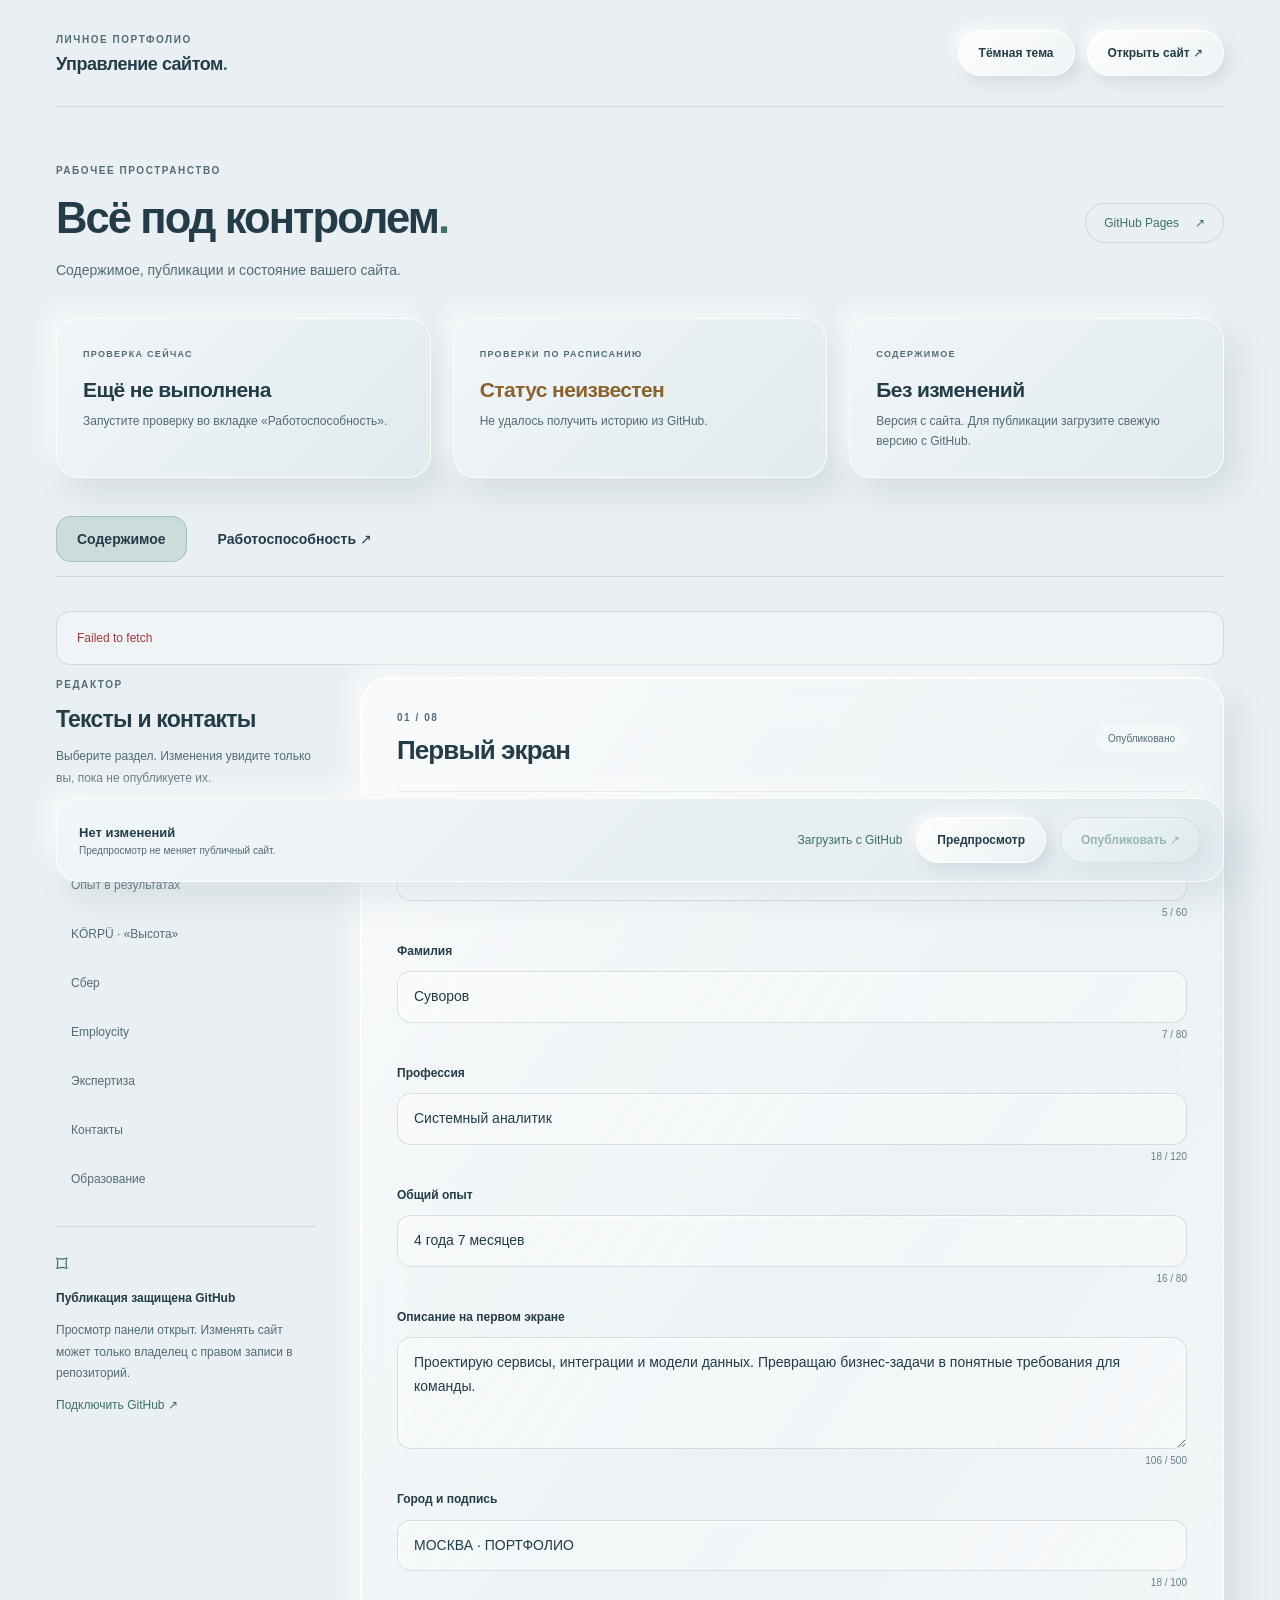
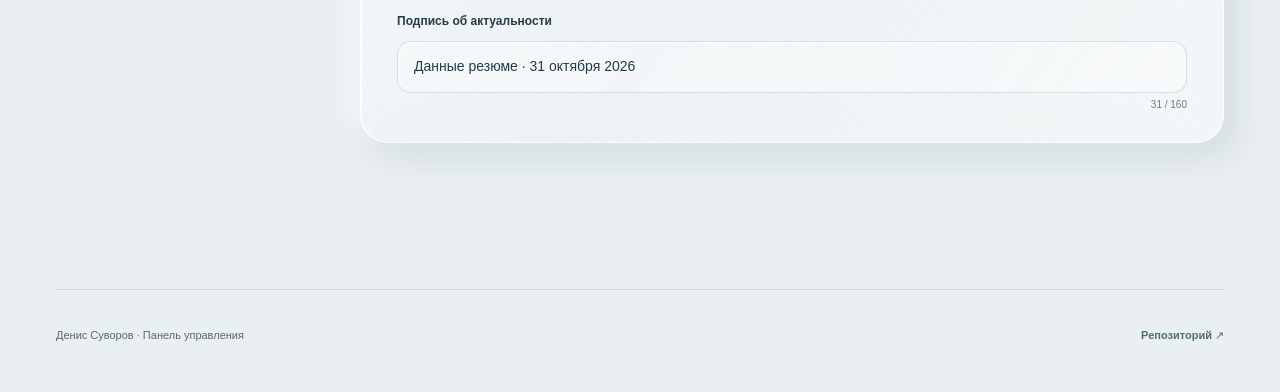
==== admin.html @ bdace81b "Add scroll reveals, content management and health dashboard" ====
<!doctype html>
<html lang="ru"><head>
<meta charset="utf-8"><meta name="viewport" content="width=device-width,initial-scale=1"><meta name="robots" content="noindex,nofollow"><meta name="referrer" content="no-referrer"><meta name="theme-color" content="#e9eff2">
<meta http-equiv="Content-Security-Policy" content="default-src 'self'; script-src 'self'; style-src 'self' https://fonts.googleapis.com; font-src https://fonts.gstatic.com; img-src 'self' data:; connect-src 'self' https://api.github.com; frame-src 'self'; object-src 'none'; base-uri 'none'; form-action 'none'">
<title>Управление сайтом — Денис Суворов</title><link rel="icon" href="favicon.svg"><script src="theme-init.js"></script><link rel="stylesheet" href="styles.css"><link rel="stylesheet" href="admin.css"><script src="content.js" defer></script><script src="admin.js" defer></script>
</head><body>
<div class="admin-shell">
<header class="admin-header"><a class="admin-brand" href="./"><span class="eyebrow">ЛИЧНОЕ ПОРТФОЛИО</span><strong>Управление сайтом<span>.</span></strong></a><div class="admin-header-actions"><button class="glass-button" id="admin-theme" type="button" aria-label="Переключить тему">Тёмная тема</button><a class="glass-button" href="./" target="_blank" rel="noopener noreferrer">Открыть сайт ↗</a></div></header>
<main>
<div class="admin-intro"><div><span class="eyebrow">РАБОЧЕЕ ПРОСТРАНСТВО</span><h1>Всё под контролем<span>.</span></h1><p>Содержимое, публикации и состояние вашего сайта.</p></div><span class="owner-chip">GitHub Pages <span aria-hidden="true">↗</span></span></div>
<div class="admin-stats"><section class="surface stat"><span class="stat-label">ПРОВЕРКА СЕЙЧАС</span><strong id="live-status">Ещё не выполнена</strong><p id="live-description">Запустите проверку во вкладке «Работоспособность».</p></section><section class="surface stat"><span class="stat-label">ПРОВЕРКИ ПО РАСПИСАНИЮ</span><strong id="monitor-status">Загружаем…</strong><p id="monitor-description">Получаем последний результат из GitHub.</p></section><section class="surface stat"><span class="stat-label">СОДЕРЖИМОЕ</span><strong id="draft-status">Загружаем…</strong><p id="draft-description">Опубликованные тексты сохраняются на GitHub.</p></section></div>
<nav class="admin-tabs" aria-label="Разделы управления"><button id="editor-tab" type="button" aria-pressed="true" data-view="editor">Содержимое</button><button id="health-tab" type="button" aria-pressed="false" data-view="health">Работоспособность <span aria-hidden="true">↗</span></button></nav>
<p id="admin-message" role="status" aria-live="polite" hidden></p>
<section id="editor-view" aria-labelledby="editor-title">
<div class="editor-layout"><aside class="editor-aside"><div><span class="eyebrow">РЕДАКТОР</span><h2 id="editor-title">Тексты и контакты</h2><p>Выберите раздел. Изменения увидите только вы, пока не опубликуете их.</p><nav id="section-links" aria-label="Разделы содержимого"></nav></div><div class="access-note"><span class="access-icon" aria-hidden="true">⌑</span><strong id="connection-status">Публикация защищена GitHub</strong><p>Просмотр панели открыт. Изменять сайт может только владелец с правом записи в репозиторий.</p><button class="text-button" id="open-connect" type="button">Подключить GitHub ↗</button><button class="text-button" id="disconnect" type="button" hidden>Отключиться</button></div></aside>
<form id="content-form" class="glass-card editor-card" novalidate><div class="editor-card-heading"><div><span class="eyebrow" id="group-number">01 / 08</span><h2 id="group-title">Первый экран</h2></div><span class="draft-pill" id="draft-pill">Опубликовано</span></div><div id="content-fields"></div></form></div>
<div class="editor-toolbar surface"><div><strong id="change-count">Нет изменений</strong><span>Предпросмотр не меняет публичный сайт.</span></div><div class="toolbar-actions"><button class="text-button" id="reload-content" type="button">Загрузить с GitHub</button><button class="glass-button" id="preview-button" type="button" disabled>Предпросмотр</button><button class="glass-button primary-button" id="publish-button" type="button" disabled>Опубликовать ↗</button></div></div>
</section>
<section id="health-view" aria-labelledby="health-title" hidden><div class="health-heading"><div><span class="eyebrow">ДОСТУПНОСТЬ И РЕСУРСЫ</span><h2 id="health-title">Работоспособность</h2><p>Проверка по расписанию работает, даже когда панель закрыта.</p></div><button class="glass-button primary-button" id="check-now" type="button">Проверить сейчас ↗</button></div><div class="health-columns"><section class="glass-card health-card"><div class="card-title"><h3>Текущая проверка</h3><span class="small-note" id="check-time">Не запускалась</span></div><ul class="check-list" id="checks"><li class="empty-state">Проверим ответ сайта и загрузку его основных файлов.</li></ul></section><section class="glass-card health-card"><div class="card-title"><h3>История проверок</h3><button class="text-button" id="refresh-history" type="button">Обновить</button></div><p class="small-note">Примерно каждые 30 минут. Время запуска зависит от GitHub.</p><ul id="history" class="history-list"><li class="empty-state">Загружаем историю…</li></ul><a class="text-button" href="https://github.com/dreamshrouded/denis-suvorov-portfolio/actions/workflows/site-health.yml" target="_blank" rel="noopener noreferrer">Все результаты в GitHub ↗</a></section></div><div class="surface monitor-note"><strong>Что именно отслеживается</strong><p>Ответ страницы, обязательные разделы, файл содержимого, стили, сценарии и изображения. Ошибка отмечается в GitHub Actions; уведомления приходят согласно вашим настройкам GitHub. Проверки не оценивают внешний вид и не подтверждают доставку сообщений через почту или Telegram.</p><p>Если свежего результата нет более 90 минут, панель покажет, что мониторинг требует внимания. GitHub может задерживать запуск; в неактивных публичных репозиториях расписание отключается через 60 дней.</p><a class="text-button" href="https://github.com/settings/notifications" target="_blank" rel="noopener noreferrer">Настройки уведомлений GitHub ↗</a></div></section>
</main><footer class="admin-footer"><span>Денис Суворов · Панель управления</span><a href="https://github.com/dreamshrouded/denis-suvorov-portfolio" target="_blank" rel="noopener noreferrer">Репозиторий ↗</a></footer></div>
<dialog id="connect-dialog" aria-labelledby="connect-title"><div class="admin-dialog"><button class="dialog-close" data-close="connect-dialog" type="button" aria-label="Закрыть подключение">×</button><span class="eyebrow">ДОСТУП ВЛАДЕЛЬЦА</span><h2 id="connect-title">Подключить GitHub</h2><p>Для публикации нужен ключ доступа только к репозиторию <strong>dreamshrouded/denis-suvorov-portfolio</strong> с разрешением <strong>Contents: Read and write</strong>.</p><p>Создайте fine-grained token в GitHub, выберите этот репозиторий и короткий срок действия. Панель отправляет ключ только в GitHub API и хранит его в памяти вкладки до отключения или перезагрузки.</p><a class="text-button" href="https://github.com/settings/personal-access-tokens/new" target="_blank" rel="noopener noreferrer">Создать ключ в GitHub ↗</a><form id="connect-form"><label for="github-token">Ключ доступа GitHub</label><input id="github-token" type="password" autocomplete="off" spellcheck="false" placeholder="github_pat_…" required><button class="glass-button primary-button" type="submit">Подключить</button><p id="connect-message" role="status" aria-live="polite"></p></form></div></dialog>
<dialog id="preview-dialog" class="preview-dialog" aria-labelledby="preview-title"><div class="preview-bar"><div><strong id="preview-title">Предпросмотр</strong><span>Публичный сайт не изменён</span></div><button class="glass-button" type="button" data-close="preview-dialog">Закрыть ×</button></div><iframe id="preview-frame" title="Предпросмотр изменений сайта" sandbox="allow-scripts" referrerpolicy="no-referrer"></iframe></dialog>
<dialog id="publish-dialog" aria-labelledby="publish-title"><div class="admin-dialog"><button class="dialog-close" data-close="publish-dialog" type="button" aria-label="Закрыть публикацию">×</button><span class="eyebrow">ПУБЛИКАЦИЯ</span><h2 id="publish-title">Опубликовать изменения?</h2><p>Тексты сохранятся в репозитории. После успешной сборки GitHub Pages они будут видны всем посетителям.</p><ul class="publish-changes" id="publish-changes"></ul><button class="glass-button primary-button" id="confirm-publish" type="button">Опубликовать</button><p id="publish-message" role="status" aria-live="polite"></p></div></dialog>
<noscript><p class="no-script">Для панели управления нужен JavaScript. <a href="./">Открыть сайт</a>.</p></noscript>
</body></html>
---- styles.css ----
@import url('https://fonts.googleapis.com/css2?family=Manrope:wght@400;500;550;600;650;700;750;800&display=swap');
:root {
  --bg:#e9eff2; --ink:#233c47; --muted:#526b76; --subtle:#657e88; --accent:#3e7265;
  --line:rgba(65,92,103,.17); --edge:rgba(255,255,255,.88); --highlight:#fff;
  --glass:linear-gradient(125deg,rgba(255,255,255,.72),rgba(244,251,252,.3) 60%,rgba(255,255,255,.48));
  --surface:linear-gradient(135deg,#f1f6f8,#e1eaee); --button:linear-gradient(140deg,rgba(255,255,255,.9),rgba(255,255,255,.28));
  --button-hover:linear-gradient(135deg,#fff,rgba(216,237,229,.8));
  --nav-hover:rgba(85,143,125,.2); --nav-hover-border:rgba(55,110,92,.25);
  --shadow:12px 15px 32px rgba(111,137,152,.17),-9px -9px 26px rgba(255,255,255,.75);
  --button-shadow:5px 6px 15px rgba(111,137,152,.2),-5px -5px 14px rgba(255,255,255,.8);
  --inset:inset 1px 1px 1px rgba(255,255,255,.8); --inset-bg:rgba(255,255,255,.32);
  --mint-glow:#c6e0d6; --blue-glow:#d6ddec; --core-fill:linear-gradient(140deg,rgba(255,255,255,.85),rgba(218,238,232,.15) 60%,rgba(255,255,255,.65));
  --core-shadow:20px 28px 55px rgba(77,114,121,.2),inset 2px 2px 4px #fff,inset -4px -5px 14px rgba(167,206,197,.36);
  --dialog:linear-gradient(125deg,#f5fafc,#e0efea); --backdrop:rgba(33,53,64,.36);
  font-family:'Manrope',-apple-system,BlinkMacSystemFont,'Segoe UI',sans-serif; font-synthesis:none;
  color:var(--ink); background:var(--bg); color-scheme:light; scroll-behavior:smooth; scroll-padding-top:32px;
}
:root[data-theme="dark"] {
  --bg:#141e25; --ink:#e5efef; --muted:#b4c7cd; --subtle:#9fb7c0; --accent:#9cd7c2;
  --line:rgba(180,211,219,.16); --edge:rgba(208,236,235,.16); --highlight:rgba(215,247,239,.14);
  --glass:linear-gradient(125deg,rgba(62,83,94,.58),rgba(30,49,58,.38) 60%,rgba(42,65,70,.48));
  --surface:linear-gradient(135deg,#25343d,#1a2831); --button:linear-gradient(140deg,rgba(99,133,143,.26),rgba(52,84,91,.22));
  --button-hover:linear-gradient(135deg,rgba(122,175,165,.35),rgba(58,106,97,.3));
  --nav-hover:rgba(153,222,199,.2); --nav-hover-border:rgba(172,233,214,.3);
  --shadow:12px 15px 32px rgba(4,10,16,.44),-7px -7px 24px rgba(89,123,135,.08);
  --button-shadow:5px 6px 15px rgba(0,8,14,.34),-4px -4px 12px rgba(114,150,160,.07);
  --inset:inset 1px 1px 1px rgba(208,236,235,.1); --inset-bg:rgba(158,203,207,.06);
  --mint-glow:#315e54; --blue-glow:#294658; --core-fill:linear-gradient(140deg,rgba(107,153,149,.22),rgba(27,56,59,.2) 60%,rgba(98,146,139,.22));
  --core-shadow:20px 28px 55px rgba(0,12,17,.5),inset 2px 2px 3px rgba(200,245,229,.13),inset -4px -5px 14px rgba(107,176,150,.1);
  --dialog:linear-gradient(125deg,#293e48,#1d3337); --backdrop:rgba(3,12,18,.65);
  color-scheme:dark;
}
*{box-sizing:border-box}body{margin:0;position:relative;overflow-x:clip}a{color:inherit;text-decoration:none}button{font:inherit;color:inherit;border:0}button,a,summary{-webkit-tap-highlight-color:transparent;touch-action:manipulation}a,button,summary{cursor:pointer}button:focus-visible,a:focus-visible,summary:focus-visible{outline:3px solid var(--accent);outline-offset:5px}::selection{background:var(--accent);color:var(--bg)}.page{max-width:1328px;padding:0 64px;margin:auto;position:relative}.sr-only{position:absolute;width:1px;height:1px;padding:0;margin:-1px;overflow:hidden;clip:rect(0,0,0,0);white-space:nowrap;border:0}.skip{position:fixed;top:-100px;left:20px;padding:15px;background:var(--bg);z-index:20}.skip:focus{top:20px}.ambient{position:absolute;pointer-events:none;z-index:-1;border-radius:50%;filter:blur(90px);opacity:.48}.ambient-one{width:min(660px,100%);height:660px;background:var(--mint-glow);top:100px;right:0}.ambient-two{width:450px;height:900px;background:var(--blue-glow);left:-240px;top:1250px}
.header{min-height:112px;display:grid;grid-template-columns:1fr auto 1fr;align-items:center;gap:32px;border-bottom:1px solid var(--line)}.brand{font-size:17px;font-weight:750;line-height:1.4;letter-spacing:-.5px}.brand-caption{display:block;font-size:12px;letter-spacing:0;color:var(--muted);font-weight:500;margin-top:4px}.header nav{display:flex;gap:8px;align-items:center;font-size:13px;font-weight:650}.nav-link{padding:12px;min-height:44px;display:inline-flex;align-items:center;border-radius:14px;border:1px solid transparent;color:var(--ink);background-color:transparent;box-shadow:inset 0 1px 0 transparent;transition:background-color .3s cubic-bezier(.22,.61,.36,1),border-color .3s ease,box-shadow .3s ease,transform .3s cubic-bezier(.22,.61,.36,1)}.nav-link:hover,.nav-link:focus-visible{color:var(--ink);background-color:var(--nav-hover);border-color:var(--nav-hover-border);box-shadow:inset 0 1px 0 var(--edge);transform:translateY(-1px)}.nav-link:active{transform:translateY(0)}.header-actions{display:flex;align-items:center;gap:12px;justify-self:end}.glass-button{display:inline-flex;align-items:center;justify-content:space-between;gap:24px;border-radius:99px;padding:15px 23px;font-weight:700;font-size:14px;min-height:52px;background:var(--button);border:1px solid var(--edge);box-shadow:var(--button-shadow),var(--inset);backdrop-filter:blur(20px);transition:transform .2s,box-shadow .2s,background .2s}.glass-button>span:not(.theme-label){font-size:20px;font-weight:500}.glass-button:hover{transform:translateY(-2px);background:var(--button-hover)}.glass-button:active{transform:translateY(0)}.theme-toggle{justify-content:center;gap:9px;padding:14px 17px;min-width:108px;font-size:12px;color:var(--muted)}.theme-icon{flex-shrink:0}.icon-sun{display:none}[data-theme="dark"] .icon-sun{display:block}[data-theme="dark"] .icon-moon{display:none}.header-contact{color:var(--accent)}
.hero{display:grid;grid-template-columns:1fr 1fr;align-items:center;min-height:680px;gap:24px;padding:64px 0 70px}.eyebrow{font-size:10px;font-weight:750;letter-spacing:1.55px;color:var(--muted);display:flex;align-items:center;gap:9px;line-height:1.6}.status-dot{width:6px;height:6px;flex-shrink:0;border-radius:50%;background:var(--accent);box-shadow:0 0 0 4px var(--inset-bg)}h1{font-size:clamp(64px,6.6vw,88px);line-height:1.06;letter-spacing:-5.5px;margin:26px 0 25px;font-weight:650}h1>span:not(.name-dot){color:var(--muted)}.name-dot{color:var(--accent)}.hero-lead{font-size:25px;line-height:1.4;letter-spacing:-.7px;font-weight:600;margin:0 0 18px}.hero-description{font-size:15px;line-height:1.85;max-width:390px;color:var(--muted);margin:0 0 30px}.hero-button{min-width:212px}.hero-visual{height:490px;position:relative;isolation:isolate;display:flex;align-items:center;justify-content:center}.hero-visual:before{content:'';position:absolute;inset:40px -25px;background:radial-gradient(ellipse,var(--mint-glow) 0%,transparent 70%);opacity:.45;z-index:-1}.orbit{position:absolute;border-radius:50%;border:1px solid var(--edge);box-shadow:var(--inset)}.orbit-one{width:365px;height:365px;transform:rotate(-25deg) scaleX(1.15)}.orbit-two{width:420px;height:420px;transform:rotate(-25deg) scaleX(1.15)}.orbit-three{width:295px;height:295px;transform:rotate(-25deg) scaleX(1.15)}.glass-core{width:227px;height:252px;display:flex;align-items:center;justify-content:center;flex-direction:column;gap:16px;transform:rotate(-10deg);border-radius:66px;background:var(--core-fill);border:1px solid var(--edge);box-shadow:var(--core-shadow);backdrop-filter:blur(8px)}.core-spark{font-size:88px;line-height:1;color:var(--accent);font-weight:400;text-shadow:1px 2px 1px var(--highlight),4px 5px 9px var(--mint-glow);transform:rotate(10deg)}.glass-core>span:last-child{text-align:center;font-size:12px;font-weight:650;line-height:1.6;transform:rotate(10deg);color:var(--accent)}.floating{position:absolute;display:flex;align-items:center;gap:12px;padding:15px 19px;border-radius:20px;border:1px solid var(--edge);background:var(--glass);backdrop-filter:blur(18px);box-shadow:var(--button-shadow),var(--inset);font-size:13px;font-weight:700}.floating small{display:block;margin-top:5px;font-size:10px;font-weight:500;color:var(--muted)}.mini-icon{font-size:22px;color:var(--accent)}.floating-top{top:35px;right:40px;transform:rotate(5deg)}.floating-left{left:-4px;top:235px;transform:rotate(-6deg)}.floating-bottom{bottom:55px;right:0;transform:rotate(5deg)}.glass-bead{position:absolute;border-radius:50%;background:radial-gradient(circle at 30% 25%,var(--highlight),var(--mint-glow) 57%,var(--accent));box-shadow:var(--button-shadow)}.bead-one{width:32px;height:32px;right:13px;top:192px}.bead-two{width:17px;height:17px;bottom:90px;left:90px}.visual-caption{position:absolute;bottom:-1px;font-size:8px;letter-spacing:1px;color:var(--subtle);display:flex;align-items:center;gap:9px}.visual-caption>span{height:1px;width:22px;background:var(--subtle)}
.surface{background:var(--surface);border:1px solid var(--edge);box-shadow:var(--shadow)}.facts{display:grid;grid-template-columns:1.3fr .6fr 1.1fr;align-items:center;padding:32px 34px;border-radius:24px;gap:26px}.fact+.fact{border-left:1px solid var(--line);padding-left:30px}.fact strong{font-size:36px;letter-spacing:-1px;font-weight:600}.fact-main strong{white-space:nowrap}.fact-main strong>span{font-size:17px;letter-spacing:-.4px}.fact p{font-size:12px;color:var(--muted);margin:10px 0 0;line-height:1.6}.fact-domains strong{font-size:18px;letter-spacing:-.5px;line-height:1.5}.experience,.expertise{padding-top:104px}.section-heading{display:flex;justify-content:space-between;align-items:flex-end;margin-bottom:40px;gap:30px}h2{font-size:40px;line-height:1.28;letter-spacing:-1.6px;font-weight:600;margin:17px 0 0}h2 span{color:var(--subtle)}.section-heading>p{font-size:13px;line-height:1.8;color:var(--muted);margin:0 0 4px}.work-list{display:flex;flex-direction:column;gap:36px}.glass-card{border:1px solid var(--edge);background:var(--glass);box-shadow:var(--shadow),var(--inset);backdrop-filter:blur(25px);border-radius:28px}.work-card{padding:36px 36px 0;overflow:hidden}.work-main{display:grid;grid-template-columns:1.1fr 1fr;gap:36px;align-items:center}.work-meta{display:flex;flex-wrap:wrap;align-items:center;gap:13px;margin-bottom:24px}.company-tag{font-size:15px;font-weight:800;display:flex;gap:9px;align-items:center}.company-symbol{display:flex;justify-content:center;align-items:center;width:28px;height:28px;font-size:22px;border-radius:9px;font-weight:700;background:var(--inset-bg);color:var(--accent)}.date{font-size:11px;color:var(--muted);line-height:1.6}.work-content h3{font-size:33px;letter-spacing:-1px;line-height:1.23;font-weight:650;margin:0 0 12px}.project-kind{font-size:13px;color:var(--muted);line-height:1.7;margin:0 0 15px}.role{font-size:11px;color:var(--accent);font-weight:700;display:flex;gap:8px;align-items:center;margin:0 0 20px}.role:before{content:'';width:5px;height:5px;border-radius:50%;background:var(--accent)}.work-intro{font-size:14px;line-height:1.85;margin:0 0 24px;color:var(--muted)}.result-line{display:flex;gap:17px;align-items:center;margin:0 0 23px;padding-top:20px;border-top:1px solid var(--line)}.result-line strong{font-size:46px;line-height:1;font-weight:550;letter-spacing:-2px;color:var(--accent)}.result-line>span{font-size:12px;line-height:1.6;color:var(--muted)}.achievements{list-style:none;margin:0;padding:0}.achievements li{position:relative;padding-left:17px;margin-bottom:14px;font-size:13px;line-height:1.85;color:var(--muted)}.achievements li:before{content:'';position:absolute;left:0;top:10px;width:4px;height:4px;border-radius:50%;background:var(--accent)}.achievements b{font-weight:750;color:var(--ink)}.tags{display:flex;flex-wrap:wrap;gap:7px;margin:24px 0 29px}.tags>span{border:1px solid var(--line);padding:6px 11px;border-radius:30px;font-size:10px;color:var(--muted);background:var(--inset-bg)}.work-art{margin:0 0 28px;position:relative;border-radius:22px;overflow:hidden;align-self:stretch;min-height:420px;background:#d8e7e8;border:1px solid var(--edge)}.work-art img{position:absolute;width:100%;height:100%;object-fit:cover;object-position:center;transition:filter .25s}.work-art figcaption{position:absolute;bottom:20px;left:20px;right:20px;display:flex;align-items:center;gap:10px;font-size:8px;letter-spacing:.9px;color:#29434c}.work-art figcaption>span{display:flex;align-items:center;justify-content:center;width:29px;height:29px;border-radius:50%;border:1px solid rgba(255,255,255,.9);background:rgba(255,255,255,.6);backdrop-filter:blur(8px);font-size:10px;letter-spacing:0}[data-theme="dark"] .work-art img{filter:brightness(.74) saturate(.82)}[data-theme="dark"] .work-art figcaption{color:#102e35;font-weight:750}[data-theme="dark"] .work-art figcaption>span{background:rgba(223,250,241,.75)}.work-details{border-top:1px solid var(--line)}.work-details summary{list-style:none;display:flex;align-items:center;justify-content:space-between;padding:21px 0;font-size:13px;font-weight:700;min-height:68px}.work-details summary::-webkit-details-marker{display:none}.work-details summary>span{width:30px;height:30px;background:var(--button);border:1px solid var(--edge);box-shadow:var(--button-shadow);border-radius:50%;display:flex;align-items:center;justify-content:center;font-size:18px;transition:transform .2s}.work-details[open] summary>span{transform:rotate(45deg)}.details-grid{display:grid;grid-template-columns:1fr 1fr;gap:36px;padding:8px 0 28px}.details-grid h4{font-size:15px;margin:0 0 14px}.details-grid ul{padding-left:17px;margin:0}.details-grid li,.details-grid p{font-size:13px;line-height:1.85;color:var(--muted);margin:0 0 12px}.expertise-grid{display:grid;grid-template-columns:repeat(3,1fr);gap:38px;padding:5px 0 48px}.expertise-number{display:flex;align-items:center;justify-content:center;width:44px;height:44px;background:var(--surface);box-shadow:var(--button-shadow);border:1px solid var(--edge);border-radius:15px;font-size:12px;color:var(--accent);margin-bottom:24px}.expertise-item h3{font-size:20px;letter-spacing:-.5px;font-weight:650;margin:0 0 14px}.expertise-item p{font-size:14px;line-height:1.85;color:var(--muted);margin:0 0 22px}.tool-line{font-size:11px;color:var(--accent);line-height:1.8;display:block}.education{display:flex;gap:22px;align-items:center;padding:29px 32px;border-radius:23px}.education-icon{font-size:28px;color:var(--accent)}.education .eyebrow{font-size:9px}.education h3{font-size:20px;margin:8px 0 6px}.education p{font-size:12px;color:var(--muted);margin:0;line-height:1.8}.education-note{margin-left:auto;text-align:right;font-size:12px;line-height:1.8;color:var(--subtle)}.contact-section{display:flex;align-items:center;justify-content:space-between;margin:95px 0 48px;padding:44px;gap:32px;position:relative;overflow:hidden}.contact-section h2{font-size:38px}.contact-section p{font-size:14px;color:var(--muted);line-height:1.8;margin:20px 0 0;max-width:450px}.contact-cta{min-width:178px;flex-shrink:0}footer{display:flex;justify-content:space-between;align-items:center;gap:22px;font-size:11px;color:var(--muted);padding:0 0 30px;line-height:1.8}footer>a{font-weight:700;min-height:44px;display:flex;align-items:center}.footer-dot{padding:0 6px}footer>span:nth-child(2){font-size:10px}
body.modal-open{overflow:hidden}dialog{width:min(570px,calc(100% - 32px));max-height:calc(100dvh - 32px);padding:0;border-radius:28px;border:1px solid var(--edge);background:var(--dialog);box-shadow:0 25px 100px rgba(0,12,20,.3),var(--inset);color:var(--ink);overflow:auto}dialog::backdrop{background:var(--backdrop);backdrop-filter:blur(12px)}.dialog-inner{padding:43px 34px 27px}.dialog-inner h2{font-size:32px;margin-top:16px}.dialog-subtitle{font-size:14px;color:var(--muted);line-height:1.7;margin:10px 0 27px}.close-button{position:absolute;right:17px;top:16px;border-radius:50%;width:44px;height:44px;display:flex;align-items:center;justify-content:center;background:var(--button);border:1px solid var(--edge);box-shadow:var(--button-shadow);font-size:26px;color:var(--muted)}.contact-row{display:flex;align-items:center;padding:22px 0;border-top:1px solid var(--line);gap:17px;min-height:94px}.contact-icon{color:var(--accent);flex:0 0 24px;font-size:26px;font-weight:500;text-align:center}.hh-icon{font-size:20px;font-weight:750;letter-spacing:-1.5px}.contact-text{flex:1;min-width:0}.contact-row small{display:block;font-size:10px;font-weight:650;letter-spacing:1px;color:var(--muted);margin-bottom:8px}.contact-row strong{font-size:16px;font-weight:650;overflow-wrap:anywhere;line-height:1.6}.contact-arrow{font-size:23px;color:var(--accent)}.contact-row:hover strong{text-decoration:underline;text-underline-offset:4px}.dialog-note{font-size:12px;line-height:1.8;color:var(--muted);margin:12px 0 0}
@media(max-width:1100px){.page{padding:0 40px}.header{gap:15px}.header nav{gap:0}.nav-link{padding:12px 9px}.header-actions{gap:9px}.theme-toggle{min-width:48px;width:48px;padding:13px}.theme-label{display:none}.brand{font-size:16px}.hero-visual{transform:scale(.86);transform-origin:center}.hero{gap:0}.hero-copy{z-index:1}.fact-main strong>span{font-size:14px}.facts{padding:28px;gap:20px}.fact+.fact{padding-left:24px}.fact-domains strong{font-size:16px}.fact p{font-size:11px}.work-card{padding:28px 28px 0}.work-main{gap:28px}.work-meta{gap:9px}.work-content h3{font-size:30px}.date{font-size:10px}.expertise-grid{gap:27px}.hero-description{max-width:360px}}
@media(max-width:900px){.page{padding:0 30px}.header{gap:18px}.brand-caption{font-size:11px}.header nav{font-size:12px}.header-contact{padding:14px 19px;gap:17px;font-size:13px}.hero h1{font-size:68px;letter-spacing:-4px}.hero-lead{font-size:22px}.hero-description{font-size:14px;max-width:315px}.hero-visual{transform:scale(.73);width:430px;justify-self:center;margin-left:-40px}.facts{grid-template-columns:1.4fr .6fr}.fact-domains{display:none}.experience,.expertise{padding-top:80px}h2{font-size:35px}.section-heading>p{display:none}.work-main{grid-template-columns:1fr;gap:0}.work-art{height:auto;min-height:0;aspect-ratio:4/3;margin-bottom:12px;align-self:auto}.work-art img{object-position:center}.work-content h3{font-size:32px}.work-meta{gap:16px}.work-intro{max-width:630px}.achievements li{font-size:14px}.date{font-size:12px}.work-intro{font-size:15px}.project-kind{font-size:14px}.details-grid{gap:27px}.expertise-grid{gap:24px}.expertise-item h3{font-size:18px}.expertise-item p{font-size:13px}.education-note{display:none}.contact-section{padding:34px}.contact-section h2{font-size:33px}.contact-section p{font-size:13px}footer{flex-wrap:wrap}footer>span:nth-child(2){order:3;flex-basis:100%;margin-top:-16px}}
@media(max-width:700px){.page{padding:0 22px}.header{grid-template-columns:1fr auto;gap:17px 16px;padding:22px 0;min-height:0}.brand{font-size:16px;grid-column:1;grid-row:1}.brand-caption{font-size:11px;margin-top:3px}.header-actions{display:contents}.theme-toggle{grid-column:2;grid-row:1;justify-self:end;width:44px;min-width:44px;min-height:44px;height:44px;padding:11px}.header nav{grid-column:1;grid-row:2;gap:4px;justify-self:start;font-size:13px}.nav-link{padding:10px 8px}.header-contact{grid-column:2;grid-row:2;justify-self:end;font-size:13px;min-height:46px;padding:11px 18px;gap:17px}.hero{display:flex;flex-direction:column;align-items:stretch;padding:43px 0 29px;gap:0}.hero-copy .eyebrow{font-size:9px;letter-spacing:1.15px}.hero h1{font-size:clamp(62px,16.8vw,78px);margin:24px 0 23px;letter-spacing:-4px}.hero-lead{font-size:23px}.hero-description{font-size:15px;max-width:410px;margin-bottom:26px}.hero-button{font-size:14px;padding:15px 23px;min-width:212px}.hero-visual{transform:scale(.74);width:420px;margin:-9px 0 -35px;height:410px;align-self:center}.hero-visual .orbit-one{width:280px;height:280px}.hero-visual .orbit-two{width:310px;height:310px}.hero-visual .orbit-three{width:240px;height:240px}.floating-top{top:13px;right:18px}.floating-left{left:-4px;top:197px}.floating-bottom{bottom:26px;right:0}.visual-caption{bottom:-19px;font-size:8px;letter-spacing:.8px}.bead-one{right:0;top:147px}.bead-two{bottom:48px}.facts{padding:25px 22px;gap:18px;border-radius:22px}.fact+.fact{padding-left:22px}.fact-main strong{font-size:32px}.fact-main strong>span{font-size:13px}.fact p{font-size:10px;line-height:1.7}.experience,.expertise{padding-top:70px}.eyebrow{font-size:10px;letter-spacing:1.3px}h2{font-size:32px;letter-spacing:-1.1px;line-height:1.3;margin-top:15px}.section-heading{margin-bottom:30px}.work-list{gap:28px}.work-card{padding:26px 22px 0;border-radius:25px}.work-meta{align-items:flex-start;flex-direction:column;gap:10px;margin-bottom:24px}.company-tag{font-size:16px}.date{font-size:12px}.work-content h3{font-size:30px;letter-spacing:-.7px}.project-kind{font-size:13px}.role{font-size:12px;margin-bottom:20px}.work-intro{font-size:14px;line-height:1.8;margin-bottom:23px}.result-line{gap:16px;margin-bottom:24px}.result-line strong{font-size:44px}.result-line>span{font-size:12px}.achievements li{font-size:14px;line-height:1.8;margin-bottom:15px;padding-left:15px}.tags{gap:6px;margin-top:24px;margin-bottom:26px}.tags>span{font-size:10px;padding:6px 10px}.work-art{border-radius:17px;margin-bottom:10px}.work-art figcaption{font-size:7px;left:14px;bottom:14px;right:10px;gap:8px;letter-spacing:.5px}.work-art figcaption>span{width:25px;height:25px;font-size:9px}.work-details summary{font-size:13px;padding:19px 0}.details-grid{grid-template-columns:1fr;gap:15px;padding:6px 0 25px}.details-grid h4{font-size:15px}.details-grid li,.details-grid p{font-size:14px;line-height:1.8}.expertise-grid{grid-template-columns:1fr;gap:0;padding:0 0 16px}.expertise-item{position:relative;padding:28px 0 28px 62px;border-bottom:1px solid var(--line)}.expertise-item:first-child{padding-top:5px}.expertise-number{position:absolute;top:28px;left:0;width:40px;height:40px;font-size:12px;border-radius:13px}.expertise-item:first-child .expertise-number{top:5px}.expertise-item h3{font-size:19px;margin-bottom:12px}.expertise-item p{font-size:14px;margin-bottom:14px}.tool-line{font-size:11px}.education{margin-top:20px;padding:25px 22px;gap:17px;border-radius:22px}.education h3{font-size:19px}.education p{font-size:12px}.education-icon{font-size:25px}.contact-section{display:block;padding:30px 25px;margin:64px 0 32px;border-radius:25px}.contact-section h2{font-size:32px}.contact-section p{font-size:14px;margin-top:18px}.contact-cta{margin-top:27px;font-size:14px;min-width:174px}footer{gap:15px;font-size:11px;padding-bottom:25px}footer>span:first-child{max-width:220px}.footer-dot{padding:0 4px}footer>span:nth-child(2){font-size:10px}.dialog-inner{padding:48px 24px 25px}.dialog-inner h2{font-size:28px;letter-spacing:-1px}.dialog-subtitle{font-size:13px;max-width:250px}.contact-row{gap:13px;padding:21px 0;min-height:92px}.contact-icon{font-size:23px;flex-basis:22px;width:22px}.hh-icon{font-size:19px}.contact-row strong{font-size:14px}.contact-row small{font-size:9px;letter-spacing:.8px}.contact-arrow{font-size:21px}.dialog-note{font-size:12px}}
@media(max-width:360px){.page{padding:0 18px}.header nav{gap:2px;font-size:12px}.header-contact{padding:11px 15px;font-size:12px;gap:12px}.brand{font-size:15px}.hero h1{font-size:58px;letter-spacing:-3.5px}.hero-visual{transform:scale(.62);margin-top:-40px;margin-bottom:-64px}.hero-lead{font-size:21px}.facts{padding:23px 15px;gap:12px}.fact+.fact{padding-left:15px}.fact-main strong{font-size:28px}.fact-main strong>span{font-size:11px}.fact p{font-size:9px}.work-card{padding:23px 19px 0}h2,.contact-section h2{font-size:29px}.contact-section{padding:28px 22px}.dialog-inner{padding-left:20px;padding-right:20px}.contact-row{gap:10px}.contact-row strong{font-size:12px}.contact-row small{font-size:8px}}
@media(prefers-reduced-motion:reduce){:root{scroll-behavior:auto}*,*:before,*:after{transition:none!important;animation:none!important}}
@media(forced-colors:active){.glass-button,.glass-card,.surface,.floating,.glass-core,.close-button{border:1px solid CanvasText}}
/* Experience and project outcomes */
.hero{min-height:0;padding:42px 0 38px;gap:26px}.hero h1{font-size:clamp(64px,6vw,80px);margin:18px 0 20px}.hero-visual{height:420px;transform:scale(.9)}.hero-position{font-size:22px;font-weight:650;line-height:1.5;letter-spacing:-.5px;margin:0 0 20px}.hero-position>span{display:block;font-size:16px;font-weight:500;letter-spacing:0;color:var(--muted);margin-top:4px}.hero-position strong{color:var(--accent);font-weight:750}.hero-description{font-size:14px;margin-bottom:25px}.key-results{padding:25px 30px 27px;border-radius:24px}.results-heading{display:flex;justify-content:space-between;align-items:center;gap:16px;margin-bottom:22px}.results-heading h2{font-size:13px;letter-spacing:0;line-height:1.6;margin:0;font-weight:750}.results-heading>span{font-size:11px;color:var(--subtle)}.results-grid{display:grid;grid-template-columns:repeat(3,minmax(0,1fr));gap:25px}.key-result{display:flex;flex-direction:column;align-items:flex-start;min-width:0;border-radius:10px}.key-result+.key-result{border-left:1px solid var(--line);padding-left:25px}.key-result>strong{font-size:40px;line-height:1.1;letter-spacing:-1.4px;font-weight:600;color:var(--accent);display:flex;align-items:baseline;gap:9px}.key-result>strong>span{font-size:14px;letter-spacing:0;font-weight:650}.key-result p{font-size:12px;line-height:1.8;color:var(--muted);margin:12px 0 14px}.result-source{font-size:10px;line-height:1.6;color:var(--subtle);margin-top:auto;transition:color .25s}.result-source>span{display:inline-block;margin-left:5px;transition:transform .25s}.key-result:hover .result-source{color:var(--accent)}.key-result:hover .result-source>span{transform:translate(2px,-2px)}.case-story{margin:24px 0 0}.case-step{margin:0 0 23px}.case-step h4{font-size:10px;line-height:1.7;font-weight:750;letter-spacing:1.1px;text-transform:uppercase;color:var(--accent);margin:0 0 9px}.case-step>p{font-size:14px;line-height:1.85;color:var(--muted);margin:0}.case-step .achievements li{font-size:14px;line-height:1.85}.case-outcome{padding:18px 20px;border:1px solid var(--line);border-radius:17px;background:var(--inset-bg);margin-bottom:0}.case-outcome p{font-size:13px}.case-outcome strong{color:var(--ink);font-weight:650}.work-main{align-items:start}.work-art{align-self:start;width:100%;min-height:0;aspect-ratio:4/4.5;margin-top:0}.work-card{scroll-margin-top:32px}.work-content .tags{margin:23px 0 28px}
@media(max-width:1100px){.hero-visual{transform:scale(.78)}.hero h1{font-size:68px}.results-grid{gap:20px}.key-result+.key-result{padding-left:20px}.key-result>strong>span{font-size:12px}.case-step>p,.case-step .achievements li{font-size:13px}.case-outcome p{font-size:13px}}
@media(max-width:900px){.hero{padding-top:38px}.hero-visual{transform:scale(.67)}.hero h1{font-size:64px}.hero-position{font-size:20px}.hero-position>span{font-size:15px}.hero-description{font-size:14px}.key-results{padding:24px}.results-grid{gap:17px}.key-result+.key-result{padding-left:17px}.key-result>strong{font-size:34px;flex-wrap:wrap;gap:5px}.key-result>strong>span{font-size:12px}.key-result p{font-size:11px}.result-source{font-size:9px}.work-art{aspect-ratio:4/3;margin-bottom:12px}.case-step>p,.case-step .achievements li{font-size:14px}.case-outcome p{font-size:14px}}
@media(max-width:700px){.hero{display:flex;padding:31px 0 27px;gap:0}.hero-copy{width:100%}.hero h1{font-size:clamp(58px,16vw,76px);letter-spacing:-3.8px;margin:18px 0 20px}.hero-position{font-size:22px;margin-bottom:18px}.hero-position>span{font-size:16px}.hero-description{font-size:14px;max-width:440px}.hero-visual{display:none}.key-results{padding:23px 22px;border-radius:22px}.results-heading{display:block;margin-bottom:8px}.results-heading h2{font-size:13px}.results-heading>span{display:block;font-size:11px;margin-top:4px}.results-grid{grid-template-columns:1fr;gap:0}.key-result{display:grid;grid-template-columns:94px 1fr;column-gap:15px;padding:20px 0}.key-result+.key-result{border-left:0;border-top:1px solid var(--line);padding:20px 0}.key-result:last-child{padding-bottom:0}.key-result>strong{grid-row:1/3;display:block;font-size:37px;line-height:1.2}.key-result>strong>span{display:block;font-size:12px;line-height:1.6;margin-top:4px}.key-result p{font-size:12px;line-height:1.8;margin:0 0 8px}.result-source{font-size:10px}.key-result p br{display:none}.case-story{margin-top:25px}.case-step{margin-bottom:24px}.case-step h4{font-size:10px;margin-bottom:10px}.case-step>p,.case-step .achievements li{font-size:14px;line-height:1.85}.case-outcome{padding:17px 16px;margin-bottom:0}.case-outcome p{font-size:14px}.work-main{gap:0}.work-content .tags{margin:24px 0 26px}.work-art{aspect-ratio:4/3}}
@media(max-width:360px){.hero h1{font-size:58px;letter-spacing:-3.5px}.hero-position{font-size:20px}.hero-position>span{font-size:15px}.key-results{padding:22px 18px}.key-result{grid-template-columns:80px 1fr;column-gap:13px}.key-result>strong{font-size:34px}.key-result>strong>span{font-size:11px}.key-result p{font-size:11px}.result-source{font-size:9px}}

/* Contact action and return-to-top controls */
.contact-section{display:block;padding:40px 44px;margin-bottom:34px}.contact-copy{max-width:680px}.contact-section h2{font-size:38px;margin-top:15px}.contact-section p{max-width:600px;margin-top:17px}.contact-section .contact-cta{margin-top:26px;min-width:260px;min-height:66px;padding:19px 30px;font-size:17px;gap:50px}.contact-section .contact-cta>span{font-size:25px}
footer>.back-to-top,.back-to-top{display:inline-flex;align-items:center;justify-content:space-between;min-width:142px;min-height:52px;padding:14px 22px;font-size:14px;line-height:1.4;font-weight:700;gap:20px;flex-shrink:0}.back-to-top>span{font-size:21px}.floating-top-button{position:fixed;right:24px;bottom:24px;z-index:30;background:var(--dialog);box-shadow:var(--button-shadow),var(--inset)}.floating-top-button[hidden],body.modal-open .floating-top-button{display:none}#page-top:focus{outline:none}
@media(max-width:700px){.contact-section{padding:30px 26px;margin-bottom:26px}.contact-section h2{font-size:32px}.contact-section .contact-cta{margin-top:24px;width:100%;min-width:0;min-height:64px;padding:18px 26px;font-size:16px}.contact-section .contact-cta>span{font-size:24px}footer{align-items:center}footer>span:first-child{max-width:calc(100% - 160px)}footer>.back-to-top,.back-to-top{min-width:138px;min-height:50px;padding:13px 20px;font-size:14px}.floating-top-button{right:18px;bottom:calc(18px + env(safe-area-inset-bottom,0px))}}
@media(max-width:360px){.contact-section{padding:28px 22px}.contact-section h2{font-size:29px}footer{column-gap:12px}footer>.back-to-top,.back-to-top{min-width:126px;padding:13px 17px;gap:16px}footer>span:first-child{max-width:calc(100% - 138px)}}

/* Equal contact and education cards */
.closing-grid{display:grid;grid-template-columns:repeat(2,minmax(0,1fr));gap:28px;margin:64px 0 34px}.expertise-grid{padding-bottom:0}.closing-grid>.closing-card{aspect-ratio:1;min-width:0;min-height:0;margin:0;padding:clamp(28px,3.1vw,40px);display:flex;flex-direction:column;align-items:stretch;justify-content:flex-start;gap:0;overflow:hidden}.closing-card-heading{display:flex;justify-content:space-between;align-items:center;gap:12px;min-height:36px}.closing-card-heading .eyebrow{font-size:9px;letter-spacing:1.4px}.card-emblem{width:38px;height:38px;border-radius:13px;display:flex;align-items:center;justify-content:center;background:var(--inset-bg);border:1px solid var(--edge);color:var(--accent);font-size:25px;flex-shrink:0;box-shadow:var(--inset)}.closing-card-body{margin:22px 0 24px}.closing-grid .closing-card h2{font-size:clamp(28px,2.9vw,38px);line-height:1.24;letter-spacing:-1.2px;margin:0}.closing-grid .closing-card-body>p{font-size:14px;line-height:1.8;color:var(--muted);margin:18px 0 0;max-width:360px}.closing-grid .closing-card-body>.contact-channels{font-size:12px;color:var(--accent);font-weight:650;display:flex;flex-wrap:wrap;align-items:center;gap:9px;margin-top:18px}.closing-grid .contact-section .contact-cta{width:100%;min-width:0;min-height:62px;margin-top:auto;padding:17px 25px;font-size:16px}.closing-grid .contact-section .contact-cta>span{font-size:24px}.closing-grid .education-card h2{font-size:clamp(34px,3.5vw,46px)}.closing-grid .education-card .university-name{font-size:14px;line-height:1.85;margin-top:16px}.education-program{margin-top:auto;padding-top:22px;border-top:1px solid var(--line)}.education-program .eyebrow{font-size:9px;letter-spacing:1.2px}.education-program h3{font-size:clamp(18px,1.8vw,23px);line-height:1.5;letter-spacing:-.5px;font-weight:650;margin:11px 0 22px}.education-meta{display:flex;align-items:center;justify-content:space-between;font-size:13px;font-weight:650;color:var(--muted);line-height:1.7}.education-meta>span:last-child{color:var(--accent)}
@media(max-width:1100px) and (min-width:901px){.closing-grid{gap:24px}.closing-grid>.closing-card{padding:28px}.closing-card-body{margin:18px 0 20px}.closing-grid .closing-card h2{font-size:29px}.closing-grid .closing-card-body>p{font-size:13px;line-height:1.75;margin-top:15px}.closing-grid .closing-card-body>.contact-channels{font-size:11px;margin-top:15px}.closing-grid .education-card h2{font-size:36px}.closing-grid .education-card .university-name{font-size:13px}.education-program{padding-top:18px}.education-program h3{font-size:19px;margin-bottom:17px}.closing-grid .contact-section .contact-cta{min-height:58px;font-size:15px;padding:16px 24px}}
@media(max-width:900px){.closing-grid{grid-template-columns:1fr;max-width:560px;margin:56px auto 32px;gap:24px}.closing-grid>.closing-card{padding:34px}.closing-grid .closing-card h2{font-size:36px}.closing-grid .education-card h2{font-size:44px}.closing-grid .closing-card-body>p{max-width:380px}.education-program h3{font-size:22px}}
@media(max-width:700px){.closing-grid{margin-top:48px;gap:22px}.closing-grid>.closing-card{aspect-ratio:auto;min-height:390px;padding:27px 26px;overflow:visible}.closing-card-heading .eyebrow{font-size:8px;letter-spacing:1.2px}.closing-card-body{margin:22px 0 26px}.closing-grid .closing-card h2{font-size:31px;letter-spacing:-1px}.closing-grid .education-card h2{font-size:39px}.closing-grid .closing-card-body>p{font-size:14px;margin-top:16px}.closing-grid .closing-card-body>.contact-channels{font-size:12px;margin-top:17px}.closing-grid .contact-section .contact-cta{font-size:16px;min-height:62px;margin-top:auto}.education-program{padding-top:20px}.education-program h3{font-size:21px;margin-bottom:20px}.closing-grid .education-card .university-name{font-size:13px}.university-name br{display:none}}
@media(max-width:360px){.closing-grid>.closing-card{padding:25px 22px}.closing-grid .closing-card h2{font-size:27px}.closing-grid .education-card h2{font-size:35px}.closing-grid .closing-card-body>p{font-size:13px}.education-program h3{font-size:19px}.closing-grid .closing-card-body>.contact-channels{font-size:11px}}

/* Motion never controls document flow; no content is hidden without JavaScript. */
.reveal-element{transition:opacity .72s cubic-bezier(.22,.61,.36,1),transform .72s cubic-bezier(.22,.61,.36,1)}
.reveal-pending{opacity:0;transform:translateY(24px)}
.reveal-shown{opacity:1;transform:translateY(0)}
.reveal-pending:focus-within{opacity:1;transform:none}
.edited-copy{white-space:pre-line}
.admin-entry{font-size:11px;color:var(--muted);padding:8px 0;display:inline-flex;gap:8px;align-items:center;min-height:40px}
footer{flex-wrap:wrap}.admin-entry:hover{color:var(--accent);text-decoration:underline;text-underline-offset:4px}
@media(prefers-reduced-motion:reduce){.reveal-element,.reveal-pending,.reveal-shown{opacity:1;transform:none;transition:none}}
---- admin.css ----
[hidden]{display:none!important}.admin-shell{max-width:1440px;padding:0 56px;margin:auto}.admin-header{display:flex;align-items:center;justify-content:space-between;gap:24px;padding:30px 0;border-bottom:1px solid var(--line)}.admin-brand strong{font-size:18px;letter-spacing:-.5px;display:block;margin-top:6px}.admin-brand strong>span,.admin-intro h1>span{color:var(--accent)}.admin-header-actions{display:flex;gap:12px}.admin-header .glass-button{font-size:12px;min-height:46px;padding:12px 20px}.admin-intro{display:flex;justify-content:space-between;align-items:center;padding:56px 0 34px;gap:20px}.admin-intro h1{font-size:clamp(32px,3.4vw,46px);letter-spacing:-1.9px;line-height:1.18;margin:14px 0}.admin-intro p,.editor-aside p,.health-heading p{font-size:14px;color:var(--muted);line-height:1.8;margin:12px 0 0}.owner-chip{display:flex;gap:16px;white-space:nowrap;padding:12px 18px;border:1px solid var(--line);border-radius:99px;font-size:12px;color:var(--accent)}.admin-stats{display:grid;grid-template-columns:repeat(3,minmax(0,1fr));gap:22px}.stat{border-radius:23px;padding:24px 26px;min-height:160px}.stat-label{font-size:9px;letter-spacing:1.3px;font-weight:750;color:var(--muted)}.stat strong{font-size:21px;line-height:1.4;letter-spacing:-.6px;display:block;margin:14px 0 8px}.stat p{color:var(--muted);font-size:12px;line-height:1.65;margin:0}.tone-ok{color:var(--accent)}.tone-error{color:#a6383c}.tone-warning{color:#89622c}[data-theme=dark] .tone-error{color:#ffafb2}[data-theme=dark] .tone-warning{color:#efcc93}.admin-tabs{display:flex;gap:10px;border-bottom:1px solid var(--line);margin:38px 0 34px;padding-bottom:14px}.admin-tabs button{min-height:46px;padding:12px 20px;border-radius:15px;background:transparent;font-size:14px;font-weight:650;border:1px solid transparent;transition:background-color .25s ease,border-color .25s ease}.admin-tabs button[aria-pressed=true],.admin-tabs button:hover{background:var(--nav-hover);border-color:var(--nav-hover-border)}.editor-layout{display:grid;grid-template-columns:260px minmax(0,1fr);gap:44px;align-items:start}.editor-aside h2{font-size:23px;letter-spacing:-.8px;margin:12px 0}.editor-aside p{font-size:12px}.editor-aside nav{display:grid;gap:5px;margin-top:24px}.section-link{background:transparent;text-align:left;border-radius:12px;min-height:43px;padding:12px 14px;font-size:12px;line-height:1.5;border:1px solid transparent;color:var(--muted)}.section-link:hover,.section-link[aria-current=true]{color:var(--ink);background:var(--inset-bg);border-color:var(--edge);box-shadow:var(--inset)}.section-link[aria-current=true]{font-weight:750;color:var(--accent)}.access-note{border-top:1px solid var(--line);margin-top:25px;padding:24px 0}.access-icon{font-size:23px;color:var(--accent);display:block;margin-bottom:10px}.access-note strong{font-size:12px;line-height:1.7;display:block}.text-button{padding:8px 0;min-height:40px;font-size:12px;line-height:1.7;background:transparent;color:var(--accent);display:inline-flex;align-items:center;text-align:left;gap:6px}.text-button:hover{text-decoration:underline;text-underline-offset:4px}.editor-card{padding:32px 36px}.editor-card-heading{display:flex;justify-content:space-between;align-items:center;gap:16px;border-bottom:1px solid var(--line);padding-bottom:24px;margin-bottom:28px}.editor-card-heading h2{font-size:26px;letter-spacing:-.9px;margin:8px 0 0}.draft-pill{padding:8px 12px;border-radius:99px;background:var(--inset-bg);font-size:10px;white-space:nowrap;color:var(--muted)}label{display:block;font-size:12px;font-weight:750;margin-bottom:10px;line-height:1.6}.field-row{margin-bottom:24px}.field-row:last-child{margin-bottom:0}input,textarea{display:block;width:100%;border:1px solid var(--line);border-radius:14px;background:var(--inset-bg);color:var(--ink);font:inherit;font-size:14px;line-height:1.7;padding:13px 16px;box-shadow:var(--inset);outline-offset:3px}textarea{resize:vertical;min-height:112px}input:focus-visible,textarea:focus-visible{outline:2px solid var(--accent)}.field-meta{font-size:10px;color:var(--subtle);text-align:right;margin-top:6px}.editor-toolbar{position:sticky;bottom:18px;z-index:3;margin-top:30px;padding:18px 22px;border-radius:23px;display:flex;align-items:center;justify-content:space-between;gap:20px;backdrop-filter:blur(24px)}.editor-toolbar strong{display:block;font-size:13px}.editor-toolbar>div>span{display:block;font-size:10px;color:var(--muted);margin-top:5px}.toolbar-actions{display:flex;gap:14px;align-items:center}.toolbar-actions .glass-button{font-size:12px;min-height:46px;padding:13px 20px}.primary-button{color:var(--accent);background:var(--button-hover);border-color:var(--nav-hover-border)}button:disabled{opacity:.45;cursor:default;transform:none!important}.health-heading{display:flex;justify-content:space-between;align-items:center;margin:12px 0 30px;gap:24px}.health-heading h2{font-size:30px;letter-spacing:-1px;margin-top:12px}.health-columns{display:grid;grid-template-columns:1fr 1fr;gap:24px}.health-card{padding:28px;min-width:0}.card-title{display:flex;align-items:center;justify-content:space-between;gap:16px}.card-title h3{font-size:17px;letter-spacing:-.4px;margin:0}.small-note{font-size:11px;line-height:1.8;color:var(--muted)}.check-list,.history-list{list-style:none;padding:0;margin:22px 0 0}.check-list li,.history-list li{border-top:1px solid var(--line);padding:15px 0;display:flex;justify-content:space-between;align-items:center;gap:18px;font-size:12px;line-height:1.6}.check-list li small,.history-list li small{display:block;color:var(--muted);font-size:10px;margin-top:3px}.check-label{min-width:0;overflow-wrap:anywhere}.check-result{font-size:11px;font-weight:700;white-space:nowrap}.history-list a:hover{text-decoration:underline;text-underline-offset:4px}.empty-state{color:var(--muted)}.monitor-note{padding:26px 30px;border-radius:22px;margin-top:26px}.monitor-note strong{font-size:14px}.monitor-note p{font-size:12px;line-height:1.9;color:var(--muted);max-width:1000px}.admin-footer{display:flex;justify-content:space-between;gap:20px;margin:32px 0 10px;padding:24px 0;font-size:11px;color:var(--muted);border-top:1px solid var(--line)}#admin-message{padding:16px 20px;background:var(--inset-bg);border:1px solid var(--line);border-radius:14px;font-size:12px;line-height:1.7}dialog{max-width:min(640px,calc(100vw - 32px));width:640px;padding:0}dialog::backdrop{backdrop-filter:blur(8px)}.admin-dialog{padding:38px;position:relative}.admin-dialog h2{font-size:29px;letter-spacing:-1px;margin-top:12px}.admin-dialog p{font-size:12px;color:var(--muted);line-height:1.9;overflow-wrap:anywhere}.admin-dialog form{margin-top:22px}.admin-dialog form .glass-button{margin-top:18px}.dialog-close{position:absolute;right:20px;top:16px;font-size:25px;background:transparent;border-radius:50%;width:40px;height:40px}.publish-changes{font-size:12px;line-height:1.8;padding-left:20px;max-height:260px;overflow:auto;margin:22px 0}.publish-changes small{color:var(--muted);display:block;white-space:pre-wrap;overflow-wrap:anywhere}.preview-dialog{width:calc(100vw - 44px);max-width:1440px;height:calc(100dvh - 44px);max-height:none;overflow:hidden;display:none}.preview-dialog[open]{display:flex;flex-direction:column}.preview-bar{display:flex;align-items:center;justify-content:space-between;gap:20px;padding:16px 24px;border-bottom:1px solid var(--line);background:var(--bg)}.preview-bar strong{display:block;font-size:15px}.preview-bar div>span{display:block;font-size:11px;color:var(--muted);margin-top:5px}.preview-bar .glass-button{font-size:12px;min-height:44px;padding:10px 18px}.preview-dialog iframe{width:100%;flex:1;min-height:0;border:0;background:var(--bg)}.no-script{position:fixed;inset:20%;padding:30px;background:var(--bg);border:1px solid var(--line)}
@media(max-width:1100px){.admin-shell{padding:0 32px}.editor-layout{grid-template-columns:220px minmax(0,1fr);gap:28px}.editor-toolbar{align-items:flex-start}.toolbar-actions{flex-wrap:wrap;justify-content:flex-end;gap:8px}.stat{padding:22px}.stat strong{font-size:18px}.admin-stats{gap:16px}}
@media(max-width:760px){.admin-shell{padding:0 20px}.admin-header{padding:22px 0;align-items:flex-start}.admin-brand strong{font-size:15px}.admin-brand .eyebrow{font-size:8px}.admin-header-actions{flex-direction:column;gap:8px}.admin-header .glass-button{min-height:40px;padding:10px 14px;font-size:10px}.admin-intro{padding:36px 0 25px}.admin-intro h1{font-size:32px;letter-spacing:-1.3px}.admin-intro p{font-size:12px}.owner-chip{display:none}.admin-stats{grid-template-columns:1fr;gap:12px}.stat{min-height:0;padding:20px 22px}.stat strong{margin:9px 0 5px;font-size:19px}.admin-tabs{margin-top:26px;gap:4px}.admin-tabs button{font-size:12px;padding:12px 14px}.editor-layout{display:flex;flex-direction:column;gap:22px}.editor-aside{width:100%}.editor-aside>div:first-child>p,.editor-aside>div:first-child>.eyebrow,.editor-aside h2{display:none}.editor-aside nav{display:flex;overflow-x:auto;gap:8px;margin:0;padding:3px 3px 12px}.section-link{flex-shrink:0;white-space:nowrap;padding:10px 12px}.access-note{display:none}.editor-card{width:100%;padding:24px 22px}.editor-card-heading h2{font-size:22px}.editor-toolbar{position:static;margin-top:22px;flex-direction:column;padding:20px;gap:16px}.toolbar-actions{justify-content:flex-start;width:100%}.toolbar-actions .text-button{width:100%;order:3}.toolbar-actions .glass-button{flex:1;font-size:11px;padding:12px 14px}.editor-toolbar>div>span{font-size:10px}.health-heading{flex-direction:column;align-items:stretch}.health-heading .glass-button{justify-content:center}.health-columns{grid-template-columns:1fr}.health-card{padding:22px}.card-title{gap:10px}.card-title h3{font-size:15px}.monitor-note{padding:22px}.admin-dialog{padding:34px 24px}.admin-dialog h2{font-size:26px}.preview-dialog{height:calc(100dvh - 20px);width:calc(100vw - 20px);max-width:none}.preview-bar{padding:12px 16px;gap:12px}.preview-bar strong{font-size:13px}.preview-bar div>span{font-size:9px}.admin-footer{font-size:10px;line-height:1.7}.draft-pill{font-size:9px;padding:7px 10px}.access-mobile{display:block}}
@media(prefers-reduced-motion:reduce){.admin-tabs button{transition:none}}
@media(max-width:760px){.access-note{display:flex;flex-wrap:wrap;align-items:center;gap:8px 16px;margin-top:10px;padding:16px 0 0}.access-note p,.access-note .access-icon{display:none}.access-note strong{flex:1;min-width:160px}.access-note .text-button{font-size:11px}}
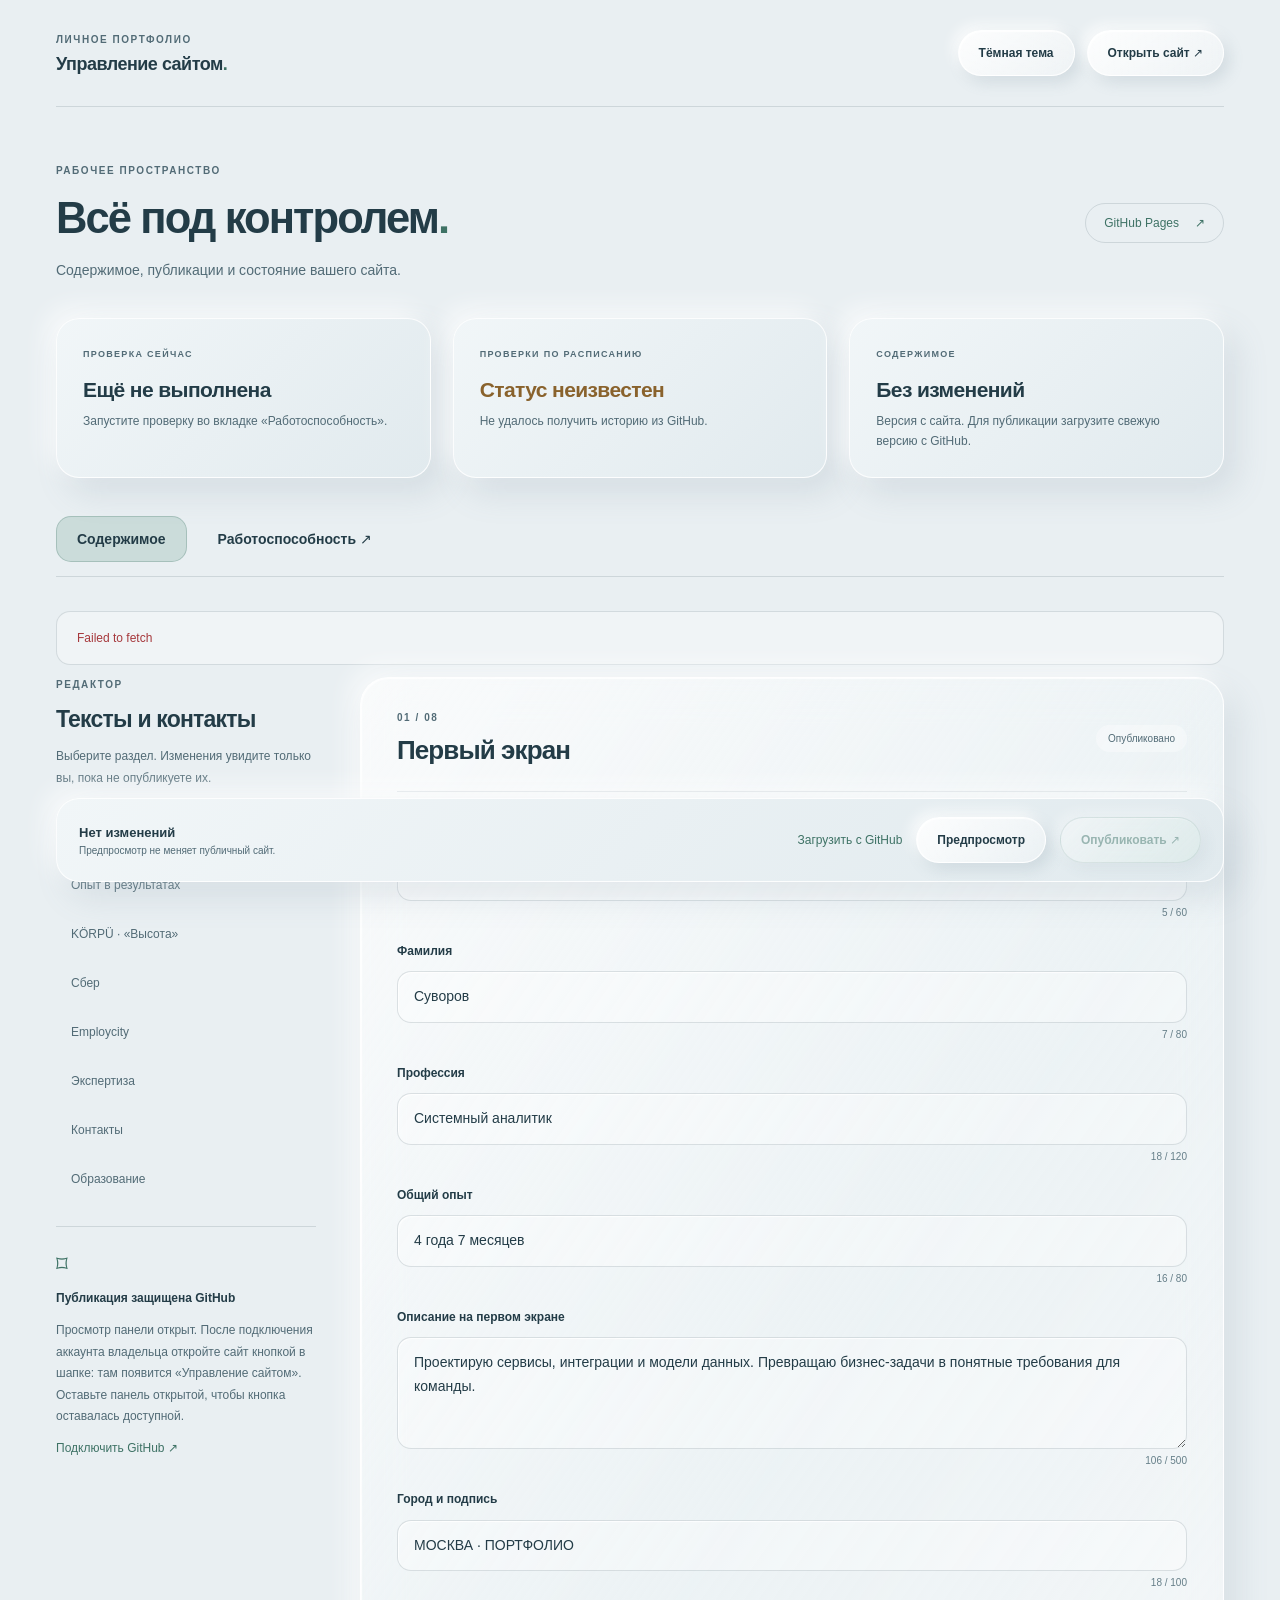
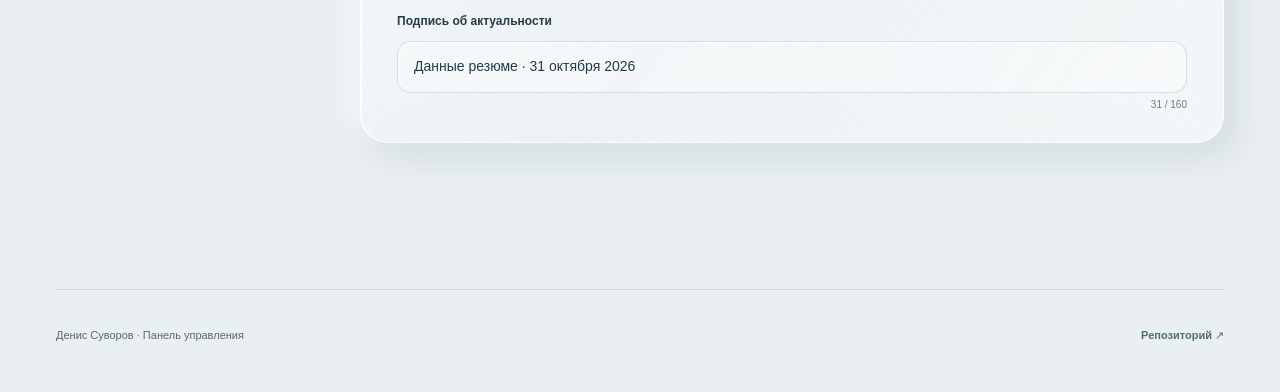
==== commit 5ff9a2a1: "Show management link in header only for verified owner session" ====
--- a/admin.html
+++ b/admin.html
@@ -2,23 +2,23 @@
 <html lang="ru"><head>
 <meta charset="utf-8"><meta name="viewport" content="width=device-width,initial-scale=1"><meta name="robots" content="noindex,nofollow"><meta name="referrer" content="no-referrer"><meta name="theme-color" content="#e9eff2">
 <meta http-equiv="Content-Security-Policy" content="default-src 'self'; script-src 'self'; style-src 'self' https://fonts.googleapis.com; font-src https://fonts.gstatic.com; img-src 'self' data:; connect-src 'self' https://api.github.com; frame-src 'self'; object-src 'none'; base-uri 'none'; form-action 'none'">
-<title>Управление сайтом — Денис Суворов</title><link rel="icon" href="favicon.svg"><script src="theme-init.js"></script><link rel="stylesheet" href="styles.css"><link rel="stylesheet" href="admin.css"><script src="content.js" defer></script><script src="admin.js" defer></script>
+<title>Управление сайтом — Денис Суворов</title><link rel="icon" href="favicon.svg"><script src="theme-init.js"></script><link rel="stylesheet" href="styles.css"><link rel="stylesheet" href="admin.css"><script src="content.js" defer></script><script src="owner-session.js?v=20261108-owner1" defer></script><script src="admin.js?v=20261108-owner1" defer></script>
 </head><body>
 <div class="admin-shell">
-<header class="admin-header"><a class="admin-brand" href="./"><span class="eyebrow">ЛИЧНОЕ ПОРТФОЛИО</span><strong>Управление сайтом<span>.</span></strong></a><div class="admin-header-actions"><button class="glass-button" id="admin-theme" type="button" aria-label="Переключить тему">Тёмная тема</button><a class="glass-button" href="./" target="_blank" rel="noopener noreferrer">Открыть сайт ↗</a></div></header>
+<header class="admin-header"><a class="admin-brand" href="./"><span class="eyebrow">ЛИЧНОЕ ПОРТФОЛИО</span><strong>Управление сайтом<span>.</span></strong></a><div class="admin-header-actions"><button class="glass-button" id="admin-theme" type="button" aria-label="Переключить тему">Тёмная тема</button><a class="glass-button" href="./" target="portfolio-public-site">Открыть сайт ↗</a></div></header>
 <main>
 <div class="admin-intro"><div><span class="eyebrow">РАБОЧЕЕ ПРОСТРАНСТВО</span><h1>Всё под контролем<span>.</span></h1><p>Содержимое, публикации и состояние вашего сайта.</p></div><span class="owner-chip">GitHub Pages <span aria-hidden="true">↗</span></span></div>
 <div class="admin-stats"><section class="surface stat"><span class="stat-label">ПРОВЕРКА СЕЙЧАС</span><strong id="live-status">Ещё не выполнена</strong><p id="live-description">Запустите проверку во вкладке «Работоспособность».</p></section><section class="surface stat"><span class="stat-label">ПРОВЕРКИ ПО РАСПИСАНИЮ</span><strong id="monitor-status">Загружаем…</strong><p id="monitor-description">Получаем последний результат из GitHub.</p></section><section class="surface stat"><span class="stat-label">СОДЕРЖИМОЕ</span><strong id="draft-status">Загружаем…</strong><p id="draft-description">Опубликованные тексты сохраняются на GitHub.</p></section></div>
 <nav class="admin-tabs" aria-label="Разделы управления"><button id="editor-tab" type="button" aria-pressed="true" data-view="editor">Содержимое</button><button id="health-tab" type="button" aria-pressed="false" data-view="health">Работоспособность <span aria-hidden="true">↗</span></button></nav>
 <p id="admin-message" role="status" aria-live="polite" hidden></p>
 <section id="editor-view" aria-labelledby="editor-title">
-<div class="editor-layout"><aside class="editor-aside"><div><span class="eyebrow">РЕДАКТОР</span><h2 id="editor-title">Тексты и контакты</h2><p>Выберите раздел. Изменения увидите только вы, пока не опубликуете их.</p><nav id="section-links" aria-label="Разделы содержимого"></nav></div><div class="access-note"><span class="access-icon" aria-hidden="true">⌑</span><strong id="connection-status">Публикация защищена GitHub</strong><p>Просмотр панели открыт. Изменять сайт может только владелец с правом записи в репозиторий.</p><button class="text-button" id="open-connect" type="button">Подключить GitHub ↗</button><button class="text-button" id="disconnect" type="button" hidden>Отключиться</button></div></aside>
+<div class="editor-layout"><aside class="editor-aside"><div><span class="eyebrow">РЕДАКТОР</span><h2 id="editor-title">Тексты и контакты</h2><p>Выберите раздел. Изменения увидите только вы, пока не опубликуете их.</p><nav id="section-links" aria-label="Разделы содержимого"></nav></div><div class="access-note"><span class="access-icon" aria-hidden="true">⌑</span><strong id="connection-status">Публикация защищена GitHub</strong><p>Просмотр панели открыт. После подключения аккаунта владельца откройте сайт кнопкой в шапке: там появится «Управление сайтом». Оставьте панель открытой, чтобы кнопка оставалась доступной.</p><button class="text-button" id="open-connect" type="button">Подключить GitHub ↗</button><button class="text-button" id="disconnect" type="button" hidden>Отключиться</button></div></aside>
 <form id="content-form" class="glass-card editor-card" novalidate><div class="editor-card-heading"><div><span class="eyebrow" id="group-number">01 / 08</span><h2 id="group-title">Первый экран</h2></div><span class="draft-pill" id="draft-pill">Опубликовано</span></div><div id="content-fields"></div></form></div>
 <div class="editor-toolbar surface"><div><strong id="change-count">Нет изменений</strong><span>Предпросмотр не меняет публичный сайт.</span></div><div class="toolbar-actions"><button class="text-button" id="reload-content" type="button">Загрузить с GitHub</button><button class="glass-button" id="preview-button" type="button" disabled>Предпросмотр</button><button class="glass-button primary-button" id="publish-button" type="button" disabled>Опубликовать ↗</button></div></div>
 </section>
 <section id="health-view" aria-labelledby="health-title" hidden><div class="health-heading"><div><span class="eyebrow">ДОСТУПНОСТЬ И РЕСУРСЫ</span><h2 id="health-title">Работоспособность</h2><p>Проверка по расписанию работает, даже когда панель закрыта.</p></div><button class="glass-button primary-button" id="check-now" type="button">Проверить сейчас ↗</button></div><div class="health-columns"><section class="glass-card health-card"><div class="card-title"><h3>Текущая проверка</h3><span class="small-note" id="check-time">Не запускалась</span></div><ul class="check-list" id="checks"><li class="empty-state">Проверим ответ сайта и загрузку его основных файлов.</li></ul></section><section class="glass-card health-card"><div class="card-title"><h3>История проверок</h3><button class="text-button" id="refresh-history" type="button">Обновить</button></div><p class="small-note">Примерно каждые 30 минут. Время запуска зависит от GitHub.</p><ul id="history" class="history-list"><li class="empty-state">Загружаем историю…</li></ul><a class="text-button" href="https://github.com/dreamshrouded/denis-suvorov-portfolio/actions/workflows/site-health.yml" target="_blank" rel="noopener noreferrer">Все результаты в GitHub ↗</a></section></div><div class="surface monitor-note"><strong>Что именно отслеживается</strong><p>Ответ страницы, обязательные разделы, файл содержимого, стили, сценарии и изображения. Ошибка отмечается в GitHub Actions; уведомления приходят согласно вашим настройкам GitHub. Проверки не оценивают внешний вид и не подтверждают доставку сообщений через почту или Telegram.</p><p>Если свежего результата нет более 90 минут, панель покажет, что мониторинг требует внимания. GitHub может задерживать запуск; в неактивных публичных репозиториях расписание отключается через 60 дней.</p><a class="text-button" href="https://github.com/settings/notifications" target="_blank" rel="noopener noreferrer">Настройки уведомлений GitHub ↗</a></div></section>
 </main><footer class="admin-footer"><span>Денис Суворов · Панель управления</span><a href="https://github.com/dreamshrouded/denis-suvorov-portfolio" target="_blank" rel="noopener noreferrer">Репозиторий ↗</a></footer></div>
-<dialog id="connect-dialog" aria-labelledby="connect-title"><div class="admin-dialog"><button class="dialog-close" data-close="connect-dialog" type="button" aria-label="Закрыть подключение">×</button><span class="eyebrow">ДОСТУП ВЛАДЕЛЬЦА</span><h2 id="connect-title">Подключить GitHub</h2><p>Для публикации нужен ключ доступа только к репозиторию <strong>dreamshrouded/denis-suvorov-portfolio</strong> с разрешением <strong>Contents: Read and write</strong>.</p><p>Создайте fine-grained token в GitHub, выберите этот репозиторий и короткий срок действия. Панель отправляет ключ только в GitHub API и хранит его в памяти вкладки до отключения или перезагрузки.</p><a class="text-button" href="https://github.com/settings/personal-access-tokens/new" target="_blank" rel="noopener noreferrer">Создать ключ в GitHub ↗</a><form id="connect-form"><label for="github-token">Ключ доступа GitHub</label><input id="github-token" type="password" autocomplete="off" spellcheck="false" placeholder="github_pat_…" required><button class="glass-button primary-button" type="submit">Подключить</button><p id="connect-message" role="status" aria-live="polite"></p></form></div></dialog>
+<dialog id="connect-dialog" aria-labelledby="connect-title"><div class="admin-dialog"><button class="dialog-close" data-close="connect-dialog" type="button" aria-label="Закрыть подключение">×</button><span class="eyebrow">ДОСТУП ВЛАДЕЛЬЦА</span><h2 id="connect-title">Подключить GitHub</h2><p>Для публикации нужен ключ доступа только к репозиторию <strong>dreamshrouded/denis-suvorov-portfolio</strong> с разрешением <strong>Contents: Read and write</strong>.</p><p>Подключение проверяется для аккаунта владельца dreamshrouded. После входа нажмите «Открыть сайт» и оставьте эту панель открытой — кнопка управления будет видна в шапке только в вашем браузере.</p><p>Создайте fine-grained token в GitHub, выберите этот репозиторий и короткий срок действия. Панель отправляет ключ только в GitHub API и хранит его в памяти вкладки до отключения или перезагрузки.</p><a class="text-button" href="https://github.com/settings/personal-access-tokens/new" target="_blank" rel="noopener noreferrer">Создать ключ в GitHub ↗</a><form id="connect-form"><label for="github-token">Ключ доступа GitHub</label><input id="github-token" type="password" autocomplete="off" spellcheck="false" placeholder="github_pat_…" required><button class="glass-button primary-button" type="submit">Подключить</button><p id="connect-message" role="status" aria-live="polite"></p></form></div></dialog>
 <dialog id="preview-dialog" class="preview-dialog" aria-labelledby="preview-title"><div class="preview-bar"><div><strong id="preview-title">Предпросмотр</strong><span>Публичный сайт не изменён</span></div><button class="glass-button" type="button" data-close="preview-dialog">Закрыть ×</button></div><iframe id="preview-frame" title="Предпросмотр изменений сайта" sandbox="allow-scripts" referrerpolicy="no-referrer"></iframe></dialog>
 <dialog id="publish-dialog" aria-labelledby="publish-title"><div class="admin-dialog"><button class="dialog-close" data-close="publish-dialog" type="button" aria-label="Закрыть публикацию">×</button><span class="eyebrow">ПУБЛИКАЦИЯ</span><h2 id="publish-title">Опубликовать изменения?</h2><p>Тексты сохранятся в репозитории. После успешной сборки GitHub Pages они будут видны всем посетителям.</p><ul class="publish-changes" id="publish-changes"></ul><button class="glass-button primary-button" id="confirm-publish" type="button">Опубликовать</button><p id="publish-message" role="status" aria-live="polite"></p></div></dialog>
 <noscript><p class="no-script">Для панели управления нужен JavaScript. <a href="./">Открыть сайт</a>.</p></noscript>
--- a/styles.css
+++ b/styles.css
@@ -9,7 +9,7 @@
   --shadow:12px 15px 32px rgba(111,137,152,.17),-9px -9px 26px rgba(255,255,255,.75);
   --button-shadow:5px 6px 15px rgba(111,137,152,.2),-5px -5px 14px rgba(255,255,255,.8);
   --inset:inset 1px 1px 1px rgba(255,255,255,.8); --inset-bg:rgba(255,255,255,.32);
-  --mint-glow:#c6e0d6; --blue-glow:#d6ddec; --core-fill:linear-gradient(140deg,rgba(255,255,255,.85),rgba(218,238,232,.15) 60%,rgba(255,255,255,.65));
+  --peach-glow:rgba(235,170,141,.56); --mint-glow:#c6e0d6; --blue-glow:#d6ddec; --core-fill:linear-gradient(140deg,rgba(255,255,255,.85),rgba(218,238,232,.15) 60%,rgba(255,255,255,.65));
   --core-shadow:20px 28px 55px rgba(77,114,121,.2),inset 2px 2px 4px #fff,inset -4px -5px 14px rgba(167,206,197,.36);
   --dialog:linear-gradient(125deg,#f5fafc,#e0efea); --backdrop:rgba(33,53,64,.36);
   font-family:'Manrope',-apple-system,BlinkMacSystemFont,'Segoe UI',sans-serif; font-synthesis:none;
@@ -25,7 +25,7 @@
   --shadow:12px 15px 32px rgba(4,10,16,.44),-7px -7px 24px rgba(89,123,135,.08);
   --button-shadow:5px 6px 15px rgba(0,8,14,.34),-4px -4px 12px rgba(114,150,160,.07);
   --inset:inset 1px 1px 1px rgba(208,236,235,.1); --inset-bg:rgba(158,203,207,.06);
-  --mint-glow:#315e54; --blue-glow:#294658; --core-fill:linear-gradient(140deg,rgba(107,153,149,.22),rgba(27,56,59,.2) 60%,rgba(98,146,139,.22));
+  --peach-glow:rgba(170,93,80,.31); --mint-glow:#315e54; --blue-glow:#294658; --core-fill:linear-gradient(140deg,rgba(107,153,149,.22),rgba(27,56,59,.2) 60%,rgba(98,146,139,.22));
   --core-shadow:20px 28px 55px rgba(0,12,17,.5),inset 2px 2px 3px rgba(200,245,229,.13),inset -4px -5px 14px rgba(107,176,150,.1);
   --dialog:linear-gradient(125deg,#293e48,#1d3337); --backdrop:rgba(3,12,18,.65);
   color-scheme:dark;
@@ -61,12 +61,18 @@
 @media(max-width:700px){.closing-grid{margin-top:48px;gap:22px}.closing-grid>.closing-card{aspect-ratio:auto;min-height:390px;padding:27px 26px;overflow:visible}.closing-card-heading .eyebrow{font-size:8px;letter-spacing:1.2px}.closing-card-body{margin:22px 0 26px}.closing-grid .closing-card h2{font-size:31px;letter-spacing:-1px}.closing-grid .education-card h2{font-size:39px}.closing-grid .closing-card-body>p{font-size:14px;margin-top:16px}.closing-grid .closing-card-body>.contact-channels{font-size:12px;margin-top:17px}.closing-grid .contact-section .contact-cta{font-size:16px;min-height:62px;margin-top:auto}.education-program{padding-top:20px}.education-program h3{font-size:21px;margin-bottom:20px}.closing-grid .education-card .university-name{font-size:13px}.university-name br{display:none}}
 @media(max-width:360px){.closing-grid>.closing-card{padding:25px 22px}.closing-grid .closing-card h2{font-size:27px}.closing-grid .education-card h2{font-size:35px}.closing-grid .closing-card-body>p{font-size:13px}.education-program h3{font-size:19px}.closing-grid .closing-card-body>.contact-channels{font-size:11px}}
 
-/* Motion never controls document flow; no content is hidden without JavaScript. */
-.reveal-element{transition:opacity .72s cubic-bezier(.22,.61,.36,1),transform .72s cubic-bezier(.22,.61,.36,1)}
-.reveal-pending{opacity:0;transform:translateY(24px)}
-.reveal-shown{opacity:1;transform:translateY(0)}
+/* Static warm washes complement the mint and blue, without downloading an image. */
+:root:not([data-theme="dark"]) .portfolio-site{--muted:#3d5865;--subtle:#4d6671;--accent:#315f53}
+.portfolio-site{isolation:isolate;background-image:radial-gradient(ellipse 820px 660px at -8% 180px,var(--peach-glow),transparent 76%),radial-gradient(ellipse 880px 1080px at 115% 43%,var(--peach-glow),transparent 76%),radial-gradient(ellipse 760px 660px at -7% 96%,var(--peach-glow),transparent 77%);background-repeat:no-repeat}
+@media(max-width:700px){.portfolio-site{background-image:radial-gradient(ellipse 470px 740px at -35% 260px,var(--peach-glow),transparent 78%),radial-gradient(ellipse 500px 1600px at 140% 43%,var(--peach-glow),transparent 80%),radial-gradient(ellipse 500px 900px at -40% 97%,var(--peach-glow),transparent 80%)}}
+/* Pending blocks retain their layout bounds, so the observer can see them. */
+.reveal-pending{opacity:0}
+.reveal-shown{opacity:1}
 .reveal-pending:focus-within{opacity:1;transform:none}
 .edited-copy{white-space:pre-line}
-.admin-entry{font-size:11px;color:var(--muted);padding:8px 0;display:inline-flex;gap:8px;align-items:center;min-height:40px}
-footer{flex-wrap:wrap}.admin-entry:hover{color:var(--accent);text-decoration:underline;text-underline-offset:4px}
+footer{flex-wrap:wrap}
+.header.owner-connected{grid-template-columns:minmax(150px,1fr) auto auto;gap:22px}
+.header-owner-entry{font-size:12px;gap:14px;padding:14px 19px;white-space:nowrap;color:var(--accent)}
+@media(min-width:701px) and (max-width:1000px){.header.owner-connected{grid-template-columns:1fr auto;padding:22px 0;gap:16px}.owner-connected .brand{grid-column:1;grid-row:1}.owner-connected nav{grid-column:1;grid-row:2}.owner-connected .header-actions{display:contents}.owner-connected .theme-toggle{grid-column:2;grid-row:1;justify-self:end}.owner-connected .header-contact{grid-column:2;grid-row:2;justify-self:end}.owner-connected .header-owner-entry{grid-column:1/-1;grid-row:3;justify-self:end}}
+@media(max-width:700px){.header.owner-connected{grid-template-columns:1fr auto;gap:17px 16px}.header-owner-entry{grid-column:1/-1;grid-row:3;justify-content:space-between;width:100%;min-height:46px;font-size:13px}}
 @media(prefers-reduced-motion:reduce){.reveal-element,.reveal-pending,.reveal-shown{opacity:1;transform:none;transition:none}}
